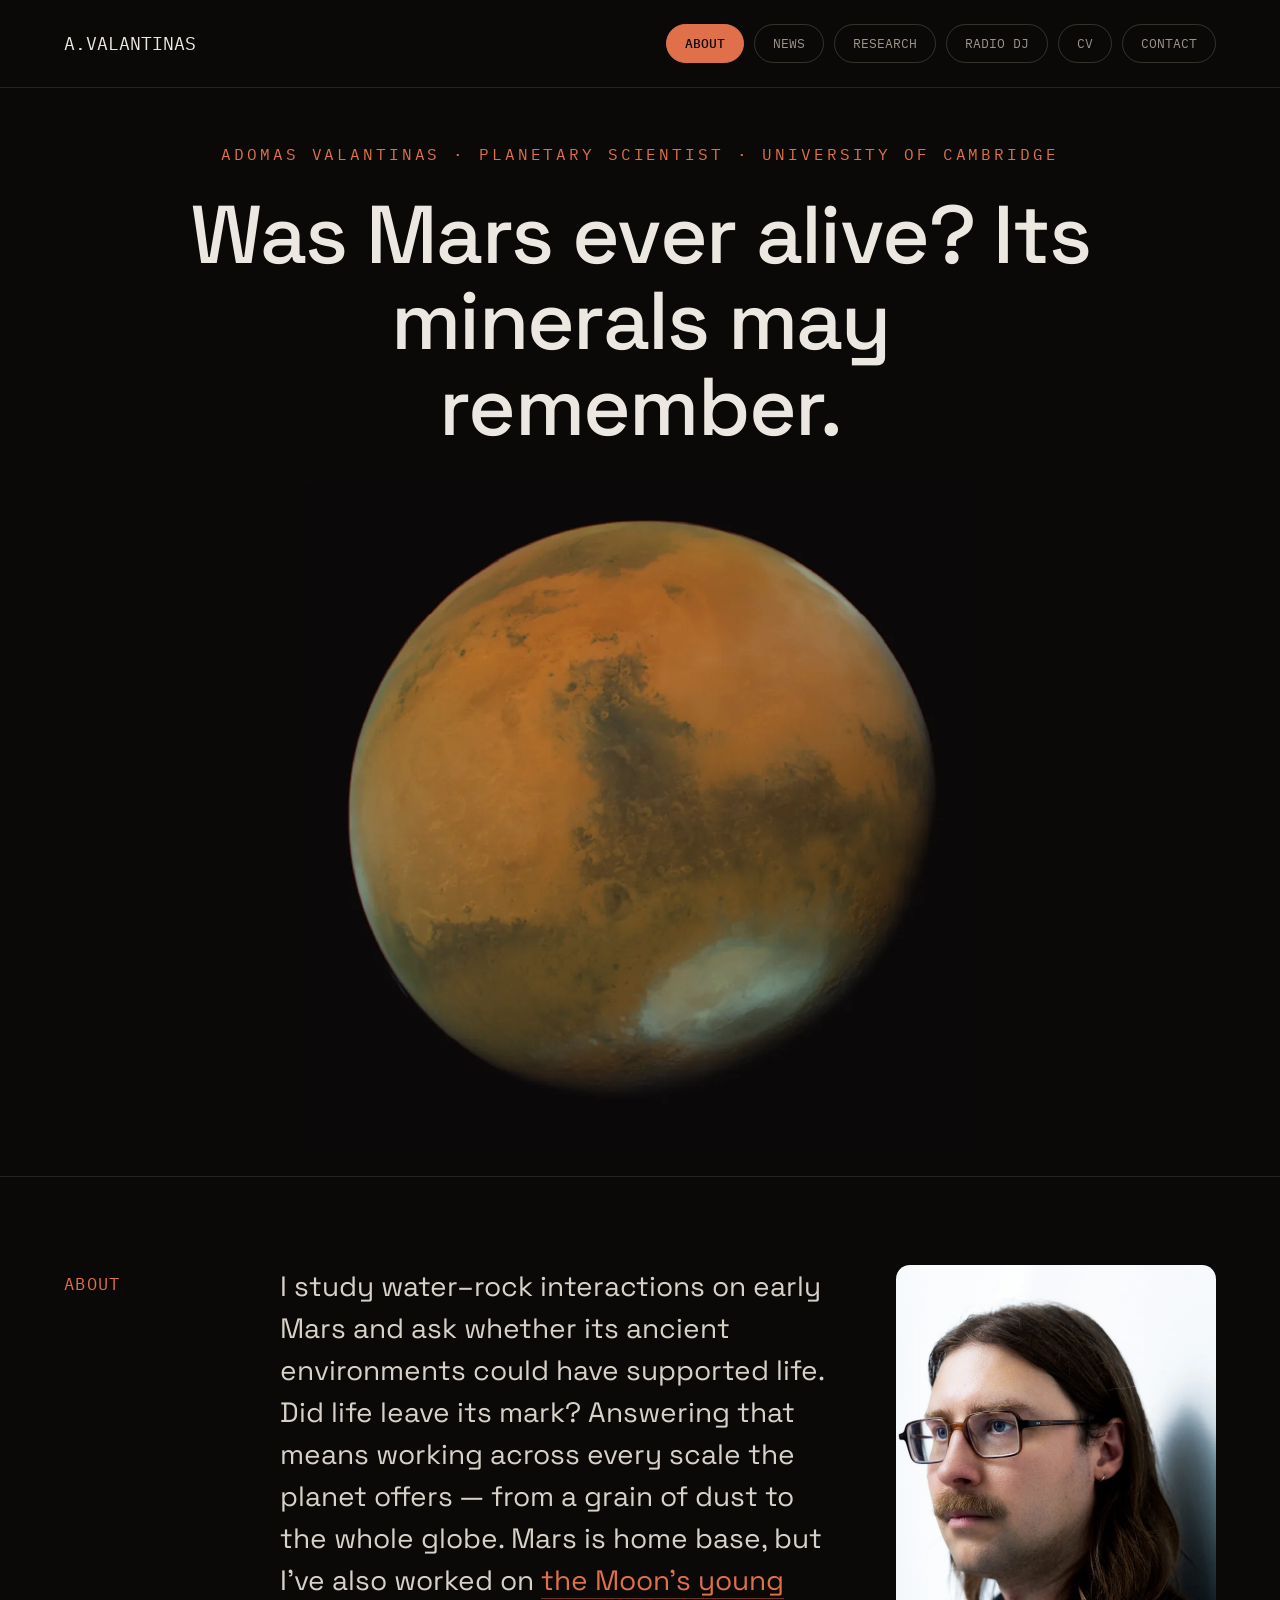
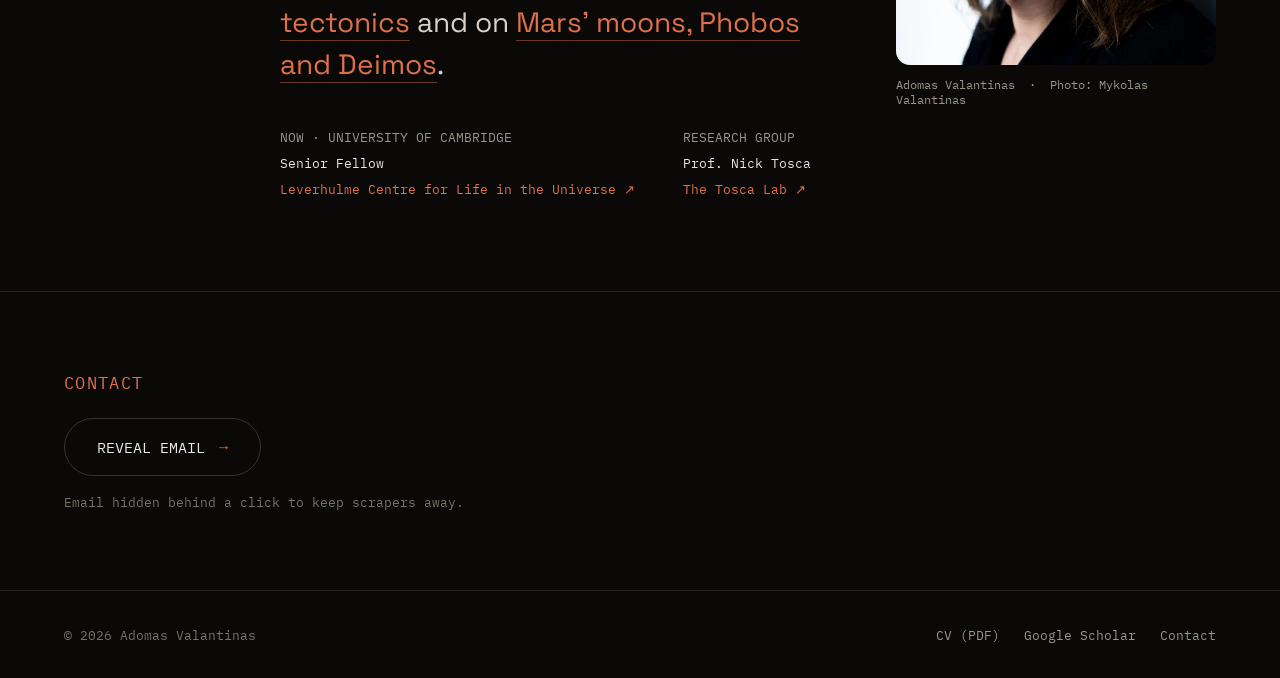
==== index.html @ 394267e1 "Merge Press into Research, add Anthropic news, Golden Record photo, rover panel - Research: new page" ====
<!DOCTYPE html>
<html lang="en">
<head>
<meta charset="utf-8">
<meta name="viewport" content="width=device-width, initial-scale=1">
<title>Adomas Valantinas — Planetary Scientist</title>
<meta name="description" content="Adomas Valantinas is a planetary scientist and Senior Fellow at the Leverhulme Centre for Life in the Universe (LCLU), University of Cambridge, studying water–rock interactions on early Mars through lab geochemistry and orbital mineral mapping, with work on the Moon and on Mars' moons Phobos and Deimos.">
<link rel="canonical" href="https://avalantinas.com/">
<meta property="og:title" content="Adomas Valantinas — Planetary Scientist">
<meta property="og:description" content="Was Mars ever alive? Its minerals may remember.">
<meta property="og:image" content="https://avalantinas.com/assets/images/og-image.jpg">
<meta property="og:url" content="https://avalantinas.com/">
<meta property="og:type" content="website">
<meta name="twitter:card" content="summary_large_image">
<link rel="icon" href="favicon.svg" type="image/svg+xml">
<link rel="preload" href="assets/fonts/space-grotesk-latin.woff2" as="font" type="font/woff2" crossorigin>
<link rel="preload" href="assets/fonts/ibm-plex-mono-400-latin.woff2" as="font" type="font/woff2" crossorigin>
<link rel="stylesheet" href="assets/styles.css">
</head>
<body>
<div class="wrap">

  <nav>
    <a class="brand" href="index.html">A.VALANTINAS</a>
    <div class="tabs">
      <a class="active" href="index.html">ABOUT</a>
      <a href="news.html">NEWS</a>
      <a href="research.html">RESEARCH</a>
      <a href="radio.html">RADIO DJ</a>
      <a href="cv.html">CV</a>
      <a href="#contact">CONTACT</a>
    </div>
  </nav>

  <header class="hero">
    <div class="kicker">ADOMAS VALANTINAS · PLANETARY SCIENTIST · UNIVERSITY OF CAMBRIDGE</div>
    <h1>Was Mars ever alive? Its minerals may remember.</h1>
    <img src="assets/images/mars-hero.webp" alt="Mars" width="1063" height="1051" fetchpriority="high">
  </header>

  <section class="about" id="about">
    <div class="label">ABOUT</div>
    <div>
      <p class="lede">I study water–rock interactions on early Mars and ask whether its ancient environments could have supported life. Did life leave its mark? Answering that means working across every scale the planet offers — from a grain of dust to the whole globe. Mars is home base, but I've also worked on <a href="research.html#moon">the Moon's young tectonics</a> and on <a href="research.html#phobos-deimos">Mars' moons, Phobos and Deimos</a>.</p>
      <div class="posts">
        <div class="now">
          <div class="k">NOW · UNIVERSITY OF CAMBRIDGE</div>
          <div>Senior Fellow</div>
          <div><a href="https://www.lclu.cam.ac.uk/" target="_blank" rel="noopener">Leverhulme Centre for Life in the Universe <span>↗</span></a></div>
        </div>
        <div class="now">
          <div class="k">RESEARCH GROUP</div>
          <div>Prof. Nick Tosca</div>
          <div><a href="https://www.toscalab.com/" target="_blank" rel="noopener">The Tosca Lab <span>↗</span></a></div>
        </div>
      </div>
    </div>
    <figure>
      <img src="assets/images/portrait.webp" alt="Adomas Valantinas" width="640" height="960">
      <figcaption>Adomas Valantinas &nbsp;·&nbsp; Photo: Mykolas Valantinas</figcaption>
    </figure>
  </section>

  <section class="contact" id="contact">
    <span class="label">CONTACT</span>
    <button id="reveal-email" type="button">REVEAL EMAIL <span>→</span></button>
    <a id="email-link" href="#" hidden></a>
    <div class="note">Email hidden behind a click to keep scrapers away.</div>
  </section>

  <footer>
    <div>© 2026 Adomas Valantinas</div>
    <div class="foot-links">
      <a href="cv.pdf?v=20260919d" target="_blank">CV (PDF)</a>
      <a href="https://scholar.google.com/citations?user=em-A6u8AAAAJ&hl=en" target="_blank" rel="noopener">Google Scholar</a>
      <a href="index.html#contact">Contact</a>
    </div>
  </footer>

</div>

<script>
document.getElementById('reveal-email').addEventListener('click', function () {
  var addr = ['av777', '@', 'cam', '.', 'ac', '.', 'uk'].join('');
  var link = document.getElementById('email-link');
  link.textContent = addr;
  link.href = 'mailto:' + addr;
  link.hidden = false;
  this.remove();
});
</script>
</body>
</html>
---- assets/styles.css ----
/* fonts: self-hosted, latin + latin-ext subsets */
@font-face { font-family: 'IBM Plex Mono'; font-style: normal; font-weight: 400; font-display: swap;
  src: url("fonts/ibm-plex-mono-400-latin.woff2") format('woff2');
  unicode-range: U+0000-00FF, U+0131, U+0152-0153, U+02BB-02BC, U+02C6, U+02DA, U+02DC, U+0304, U+0308, U+0329, U+2000-206F, U+20AC, U+2122, U+2191, U+2193, U+2212, U+2215, U+FEFF, U+FFFD; }
@font-face { font-family: 'IBM Plex Mono'; font-style: normal; font-weight: 400; font-display: swap;
  src: url("fonts/ibm-plex-mono-400-latin-ext.woff2") format('woff2');
  unicode-range: U+0100-02BA, U+02BD-02C5, U+02C7-02CC, U+02CE-02D7, U+02DD-02FF, U+0304, U+0308, U+0329, U+1D00-1DBF, U+1E00-1E9F, U+1EF2-1EFF, U+2020, U+20A0-20AB, U+20AD-20C0, U+2113, U+2C60-2C7F, U+A720-A7FF; }
@font-face { font-family: 'IBM Plex Mono'; font-style: normal; font-weight: 500; font-display: swap;
  src: url("fonts/ibm-plex-mono-500-latin.woff2") format('woff2');
  unicode-range: U+0000-00FF, U+0131, U+0152-0153, U+02BB-02BC, U+02C6, U+02DA, U+02DC, U+0304, U+0308, U+0329, U+2000-206F, U+20AC, U+2122, U+2191, U+2193, U+2212, U+2215, U+FEFF, U+FFFD; }
@font-face { font-family: 'IBM Plex Mono'; font-style: normal; font-weight: 500; font-display: swap;
  src: url("fonts/ibm-plex-mono-500-latin-ext.woff2") format('woff2');
  unicode-range: U+0100-02BA, U+02BD-02C5, U+02C7-02CC, U+02CE-02D7, U+02DD-02FF, U+0304, U+0308, U+0329, U+1D00-1DBF, U+1E00-1E9F, U+1EF2-1EFF, U+2020, U+20A0-20AB, U+20AD-20C0, U+2113, U+2C60-2C7F, U+A720-A7FF; }
@font-face { font-family: 'Space Grotesk'; font-style: normal; font-weight: 400 600; font-display: swap;
  src: url("fonts/space-grotesk-latin.woff2") format('woff2');
  unicode-range: U+0000-00FF, U+0131, U+0152-0153, U+02BB-02BC, U+02C6, U+02DA, U+02DC, U+0304, U+0308, U+0329, U+2000-206F, U+20AC, U+2122, U+2191, U+2193, U+2212, U+2215, U+FEFF, U+FFFD; }
@font-face { font-family: 'Space Grotesk'; font-style: normal; font-weight: 400 600; font-display: swap;
  src: url("fonts/space-grotesk-latin-ext.woff2") format('woff2');
  unicode-range: U+0100-02BA, U+02BD-02C5, U+02C7-02CC, U+02CE-02D7, U+02DD-02FF, U+0304, U+0308, U+0329, U+1D00-1DBF, U+1E00-1E9F, U+1EF2-1EFF, U+2020, U+20A0-20AB, U+20AD-20C0, U+2113, U+2C60-2C7F, U+A720-A7FF; }

:root {
  --bg: #0a0908;
  --ink: #ece7e0;
  --ink-soft: #d8d1c8;
  --ink-mute: #b0a89d;
  --ink-dim: #9c948a;
  --ink-faint: #7a7167;
  --accent: #e0704a;
  --accent-soft: #ffd9c4;
  --line: #262220;
  --line-card: #29241f;
  --line-pill: #38322c;
  --card: #171412;
  --mono: 'IBM Plex Mono', ui-monospace, monospace;
  --pad: clamp(20px, 5vw, 64px);
}
* { margin: 0; padding: 0; box-sizing: border-box; }
html { scroll-behavior: smooth; }
body { background: var(--bg); color: var(--ink); font-family: 'Space Grotesk', sans-serif; }
img { max-width: 100%; height: auto; }
a { color: var(--accent); }
a:hover { color: var(--accent-soft); }
.wrap { width: 100%; max-width: 1280px; margin: 0 auto; overflow: hidden; }
.label { font-family: var(--mono); font-size: 17px; letter-spacing: 0.08em; color: var(--accent); }

/* nav with tab pills */
nav { display: flex; justify-content: space-between; align-items: center; gap: 16px 20px; flex-wrap: wrap; padding: 24px var(--pad); border-bottom: 1px solid var(--line); }
.brand { font-family: var(--mono); font-size: 18px; color: var(--ink); text-decoration: none; }
.brand:hover { color: var(--accent-soft); }
.tabs { display: flex; flex-wrap: wrap; gap: 10px; font-family: var(--mono); font-size: 13px; }
.tabs a { color: var(--ink-dim); text-decoration: none; padding: 10px 18px; border: 1px solid var(--line-pill); border-radius: 999px; transition: color 0.15s, border-color 0.15s, background 0.15s; }
.tabs a:hover { color: var(--accent-soft); border-color: var(--accent); }
.tabs a.active { color: var(--bg); background: var(--accent); border-color: var(--accent); font-weight: 500; }
/* cv page */
.cvpage { padding: 64px var(--pad) 96px; }
.cvpage .label { display: block; margin-bottom: 28px; }
.cvpage .btn-row { display: flex; flex-wrap: wrap; gap: 14px; margin-bottom: 36px; }
.cv-embed { width: 100%; height: 84vh; border: 1px solid var(--line-card); border-radius: 10px; }
.cv-fallback { font-size: 16px; color: var(--ink-mute); padding: 24px; }

/* hero (landing) */
.hero { padding: 56px var(--pad) 24px; text-align: center; }
.hero .kicker { font-family: var(--mono); font-size: 16px; letter-spacing: 0.18em; color: var(--accent); margin-bottom: 28px; }
.hero h1 { font-size: clamp(38px, 6.4vw, 82px); line-height: 1.05; font-weight: 500; margin: 0 auto; max-width: 17ch; letter-spacing: -0.02em; }
.btn { display: inline-flex; align-items: center; gap: 12px; font-family: var(--mono); font-size: 13.5px; text-decoration: none; border-radius: 999px; padding: 15px 28px; transition: color 0.15s, border-color 0.15s, background 0.15s; }
.btn.solid { background: var(--accent); border: 1px solid var(--accent); color: var(--bg); font-weight: 500; }
.btn.solid:hover { background: var(--accent-soft); border-color: var(--accent-soft); color: var(--bg); }
.btn.ghost { border: 1px solid var(--line-pill); color: var(--ink); }
.btn.ghost:hover { border-color: var(--accent); color: var(--accent-soft); }
.hero img { width: min(680px, 100%); height: auto; display: block; margin: 30px auto 0; }

/* page headers (subpages) */
.page-head { padding: 64px var(--pad) 0; }
.page-head h1 { font-size: clamp(30px, 3.5vw, 44px); font-weight: 500; letter-spacing: -0.01em; padding: 14px 0 0; }

/* about */
.about { padding: 88px var(--pad); display: grid; grid-template-columns: 160px 1fr 320px; gap: 56px; border-top: 1px solid var(--line); align-items: start; }
.about .label { padding-top: 8px; }
.about .lede { font-size: clamp(21px, 2.2vw, 28px); line-height: 1.5; font-weight: 400; margin: 0 0 40px; color: var(--ink-soft); }
.about .lede a { text-decoration: none; border-bottom: 1px solid rgba(224, 112, 74, 0.45); }
.about .lede a:hover { border-bottom-color: var(--accent-soft); }
.posts { display: flex; flex-wrap: wrap; gap: 24px 48px; font-family: var(--mono); font-size: 13px; line-height: 2; }
.posts .k { color: var(--ink-dim); }
.posts .now div + div { color: var(--ink); }
.posts .next div + div { color: var(--accent); }
.posts a { color: var(--accent); text-decoration: none; }
.posts a:hover { color: var(--accent-soft); }
.about figure { margin: 0; }
.about figure img { width: 320px; max-width: 100%; height: 400px; object-fit: cover; object-position: center 30%; border-radius: 14px; display: block; }
.about figcaption { font-family: var(--mono); font-size: 12px; color: var(--ink-dim); margin-top: 12px; }

/* approach */
.approach > .label { display: block; padding: 56px var(--pad) 0; }
.approach h2 { font-size: clamp(26px, 3vw, 38px); font-weight: 500; letter-spacing: -0.01em; padding: 14px var(--pad) 40px; }
.panels { display: flex; flex-direction: column; gap: 16px; padding: 0 var(--pad); }
.panel { position: relative; height: 460px; overflow: hidden; border-radius: 12px; }
.panel img { position: absolute; inset: 0; width: 100%; height: 100%; object-fit: cover; }
.panel .shade { position: absolute; inset: 0; background: linear-gradient(180deg, rgba(10,9,8,0.25) 0%, rgba(10,9,8,0) 35%, rgba(10,9,8,0.88) 100%); }
.panel .cap { position: absolute; left: clamp(20px, 2.5vw, 36px); right: clamp(20px, 2.5vw, 36px); bottom: 32px; display: grid; grid-template-columns: 1fr 1fr; gap: 16px 48px; align-items: end; }
.panel .cap h3 { font-size: clamp(22px, 2.4vw, 30px); font-weight: 500; }
.panel .cap p { font-size: 16px; line-height: 1.6; color: #cfc8be; margin: 0; }

/* missions strip */
.missions { display: grid; grid-template-columns: 160px repeat(2, 1fr); gap: 32px; padding: 44px var(--pad); border-bottom: 1px solid var(--line); align-items: baseline; }
.missions div { font-family: var(--mono); font-size: 13px; line-height: 1.9; }
.missions .sub { color: var(--ink-dim); }

/* research cards */
.research { padding: 64px var(--pad) 88px; }
.research .label { display: block; margin-bottom: 36px; }
.cards { display: grid; grid-template-columns: repeat(2, 1fr); gap: 20px; }
.card { text-decoration: none; color: inherit; background: var(--card); border: 1px solid var(--line-card); border-radius: 10px; padding: 32px; display: block; transition: border-color 0.15s; }
.card:hover { border-color: var(--accent); color: inherit; }
.card .meta { display: flex; justify-content: space-between; gap: 12px; margin-bottom: 18px; font-family: var(--mono); font-size: 12.5px; }
.card .meta .src { color: var(--ink-dim); }
.card .meta .arrow { color: var(--accent); }
.card .title { font-size: clamp(19px, 1.9vw, 23px); line-height: 1.35; font-weight: 500; }
.card.all { background: transparent; border-style: dashed; border-color: var(--line-pill); display: flex; flex-direction: column; justify-content: center; align-items: center; gap: 12px; }
.card.all:hover { border-color: var(--accent); }
.card.all .t { font-size: 21px; font-weight: 500; color: #cfc8be; }
.card.all .s { font-family: var(--mono); font-size: 13px; color: var(--accent); }
.cards.all-row { grid-template-columns: 1fr; margin-top: 72px; }

/* research: jump links + one block per world (Mars, Phobos & Deimos, Moon) */
.page-head .jump { margin-top: 28px; }
.world + .world { margin-top: 72px; }
.world > h2 { font-size: clamp(26px, 3vw, 38px); font-weight: 500; letter-spacing: -0.01em; margin-bottom: 12px; }
.world-intro { font-size: 17px; line-height: 1.65; color: var(--ink-mute); max-width: 62ch; margin-bottom: 28px; }
.feature { border-top: 1px solid var(--line); padding: 36px 0 44px; }
.feature .meta { font-family: var(--mono); font-size: 12.5px; color: var(--ink-dim); margin-bottom: 16px; }
.feature h3 { font-size: clamp(24px, 2.6vw, 32px); font-weight: 500; line-height: 1.2; letter-spacing: -0.01em; }
.feature .paper { font-size: 15px; line-height: 1.5; color: var(--ink-dim); margin-top: 10px; max-width: 70ch; }
.feature p { font-size: 17px; line-height: 1.65; color: var(--ink-mute); margin: 18px 0 28px; max-width: 62ch; }
.pill.primary { border-color: var(--accent); }

/* pills (links shown as rounded buttons) */
.pills { display: flex; flex-wrap: wrap; gap: 14px; }
.pill { display: inline-flex; align-items: center; gap: 12px; border: 1px solid var(--line-pill); border-radius: 999px; padding: 14px 26px; font-family: var(--mono); font-size: 13px; color: var(--ink); text-decoration: none; transition: border-color 0.15s, color 0.15s; }
.pill:hover { border-color: var(--accent); color: var(--accent-soft); }
.pill span { color: var(--accent); }

/* radio */
.radio { padding: 56px var(--pad) 96px; }
.radio-grid { display: grid; grid-template-columns: 1fr 340px; gap: 20px; margin-top: 36px; }
.radio-main { background: linear-gradient(135deg, #1d1410 0%, #171412 60%); border: 1px solid #33261e; border-radius: 12px; padding: 44px; }
.radio-main h2 { font-size: 32px; font-weight: 500; margin-bottom: 16px; letter-spacing: -0.01em; }
.radio-main p { font-size: 17px; line-height: 1.65; color: var(--ink-mute); margin: 0; max-width: 56ch; }
.radio-main p b { color: var(--ink); font-weight: 400; }
.radio-side { display: flex; flex-direction: column; gap: 20px; }
.listen { text-decoration: none; color: inherit; flex: 1; background: var(--card); border: 1px solid var(--line-card); border-radius: 12px; padding: 24px 28px; display: flex; align-items: center; justify-content: space-between; gap: 16px; transition: border-color 0.15s; }
.listen:hover { border-color: var(--accent); color: inherit; }
.listen .k { font-family: var(--mono); font-size: 12px; color: var(--ink-dim); margin-bottom: 8px; }
.listen .t { font-size: 20px; font-weight: 500; }
.listen .arrow { font-family: var(--mono); font-size: 13px; color: var(--accent); }
.record { display: grid; grid-template-columns: 1fr 1fr; margin-top: 20px; background: var(--card); border: 1px solid var(--line-card); border-radius: 12px; overflow: hidden; }
.record-photo { display: block; }
.record-photo img { display: block; width: 100%; height: 100%; object-fit: cover; transition: opacity 0.15s; }
.record-photo:hover img { opacity: 0.88; }
.record-text { padding: 44px; align-self: center; }
.record .k { font-family: var(--mono); font-size: 12px; color: var(--ink-dim); margin-bottom: 14px; }
.record h3 { font-size: clamp(24px, 2.6vw, 30px); font-weight: 500; letter-spacing: -0.01em; margin-bottom: 14px; }
.record p { font-size: 17px; line-height: 1.65; color: var(--ink-mute); margin: 0 0 28px; max-width: 46ch; }
.record .credit { font-family: var(--mono); font-size: 12px; color: var(--ink-faint); margin-top: 24px; }

/* news */
.news { padding: 64px var(--pad) 72px; }
.news > .label { display: block; margin-bottom: 20px; }
.news-item { display: grid; grid-template-columns: 160px 1fr; gap: 16px 56px; padding: 44px 0; border-top: 1px solid var(--line); }
.news-item .date { font-family: var(--mono); font-size: 13px; line-height: 1.9; color: var(--ink-dim); padding-top: 4px; }
.news-item .tag { color: var(--accent); }
.news-item h2 { font-size: clamp(24px, 2.6vw, 32px); font-weight: 500; line-height: 1.2; letter-spacing: -0.01em; max-width: 30ch; }
.news-item p { font-size: 17px; line-height: 1.65; color: var(--ink-mute); margin: 16px 0 28px; max-width: 62ch; }
.news-item.has-media { grid-template-columns: 160px 1fr 240px; }
.news-item .media { margin: 0; align-self: start; }
.news-item .media img { display: block; width: 100%; border-radius: 10px; }
.logo-tile { aspect-ratio: 4 / 3; background: #f0eee6; color: #141413; border-radius: 10px; display: flex; flex-direction: column; align-items: center; justify-content: center; gap: 16px; padding: 24px; }
.logo-tile svg { display: block; width: 82%; height: auto; }
.logo-tile span { font-family: var(--mono); font-size: 11.5px; letter-spacing: 0.12em; color: #5e5d59; }

/* contact */
.contact { padding: 80px var(--pad); border-top: 1px solid var(--line); }
.contact .label { display: block; margin-bottom: 24px; }
#reveal-email { display: inline-flex; align-items: center; gap: 14px; border: 1px solid var(--line-pill); background: none; border-radius: 999px; padding: 18px 32px; cursor: pointer; font-family: var(--mono); font-size: 15px; color: var(--ink); transition: border-color 0.15s, color 0.15s; }
#reveal-email:hover { border-color: var(--accent); color: var(--accent-soft); }
#reveal-email span { color: var(--accent); }
#email-link { font-size: clamp(22px, 3vw, 36px); font-weight: 500; color: var(--ink); text-decoration: none; overflow-wrap: anywhere; }
#email-link:hover { color: var(--accent-soft); }
.contact .note { font-family: var(--mono); font-size: 12.5px; color: var(--ink-faint); margin-top: 18px; }

/* footer */
footer { padding: 36px var(--pad); border-top: 1px solid var(--line); display: flex; justify-content: space-between; align-items: center; gap: 14px 32px; flex-wrap: wrap; font-family: var(--mono); font-size: 12.5px; color: var(--ink-faint); }
footer .foot-links { display: flex; flex-wrap: wrap; gap: 8px 24px; }
footer a { color: var(--ink-dim); text-decoration: none; }
footer a:hover { color: var(--accent-soft); }

/* responsive */
@media (max-width: 1023px) {
  .about { grid-template-columns: 1fr; gap: 32px; padding-top: 64px; padding-bottom: 64px; }
  .about .label { padding-top: 0; }
  .missions { grid-template-columns: 1fr 1fr; }
  .radio-grid { grid-template-columns: 1fr; }
  .record { grid-template-columns: 1fr; }
  .record-text { padding: 32px 28px; }
  .news-item.has-media { grid-template-columns: 160px 1fr; }
  .news-item.has-media .media { grid-column: 2; max-width: 300px; }
}
@media (max-width: 767px) {
  .cards { grid-template-columns: 1fr; }
  .news-item { grid-template-columns: 1fr; gap: 12px; padding: 36px 0; }
  .news-item.has-media { grid-template-columns: 1fr; }
  .news-item.has-media .media { grid-column: auto; order: 1; margin: 8px 0 4px; }
  .news-item.has-media .body { order: 2; }
  .world + .world { margin-top: 56px; }
  .cards.all-row { margin-top: 56px; }
  .missions { grid-template-columns: 1fr; gap: 20px; padding-top: 32px; padding-bottom: 32px; }
  .panel { height: 420px; }
  .panel .cap { grid-template-columns: 1fr; bottom: 24px; }
  .radio-main { padding: 32px 24px; }
  nav { justify-content: center; text-align: center; }
  .tabs { justify-content: center; }
  .tabs a { padding: 8px 14px; }
  footer { justify-content: center; text-align: center; }
}
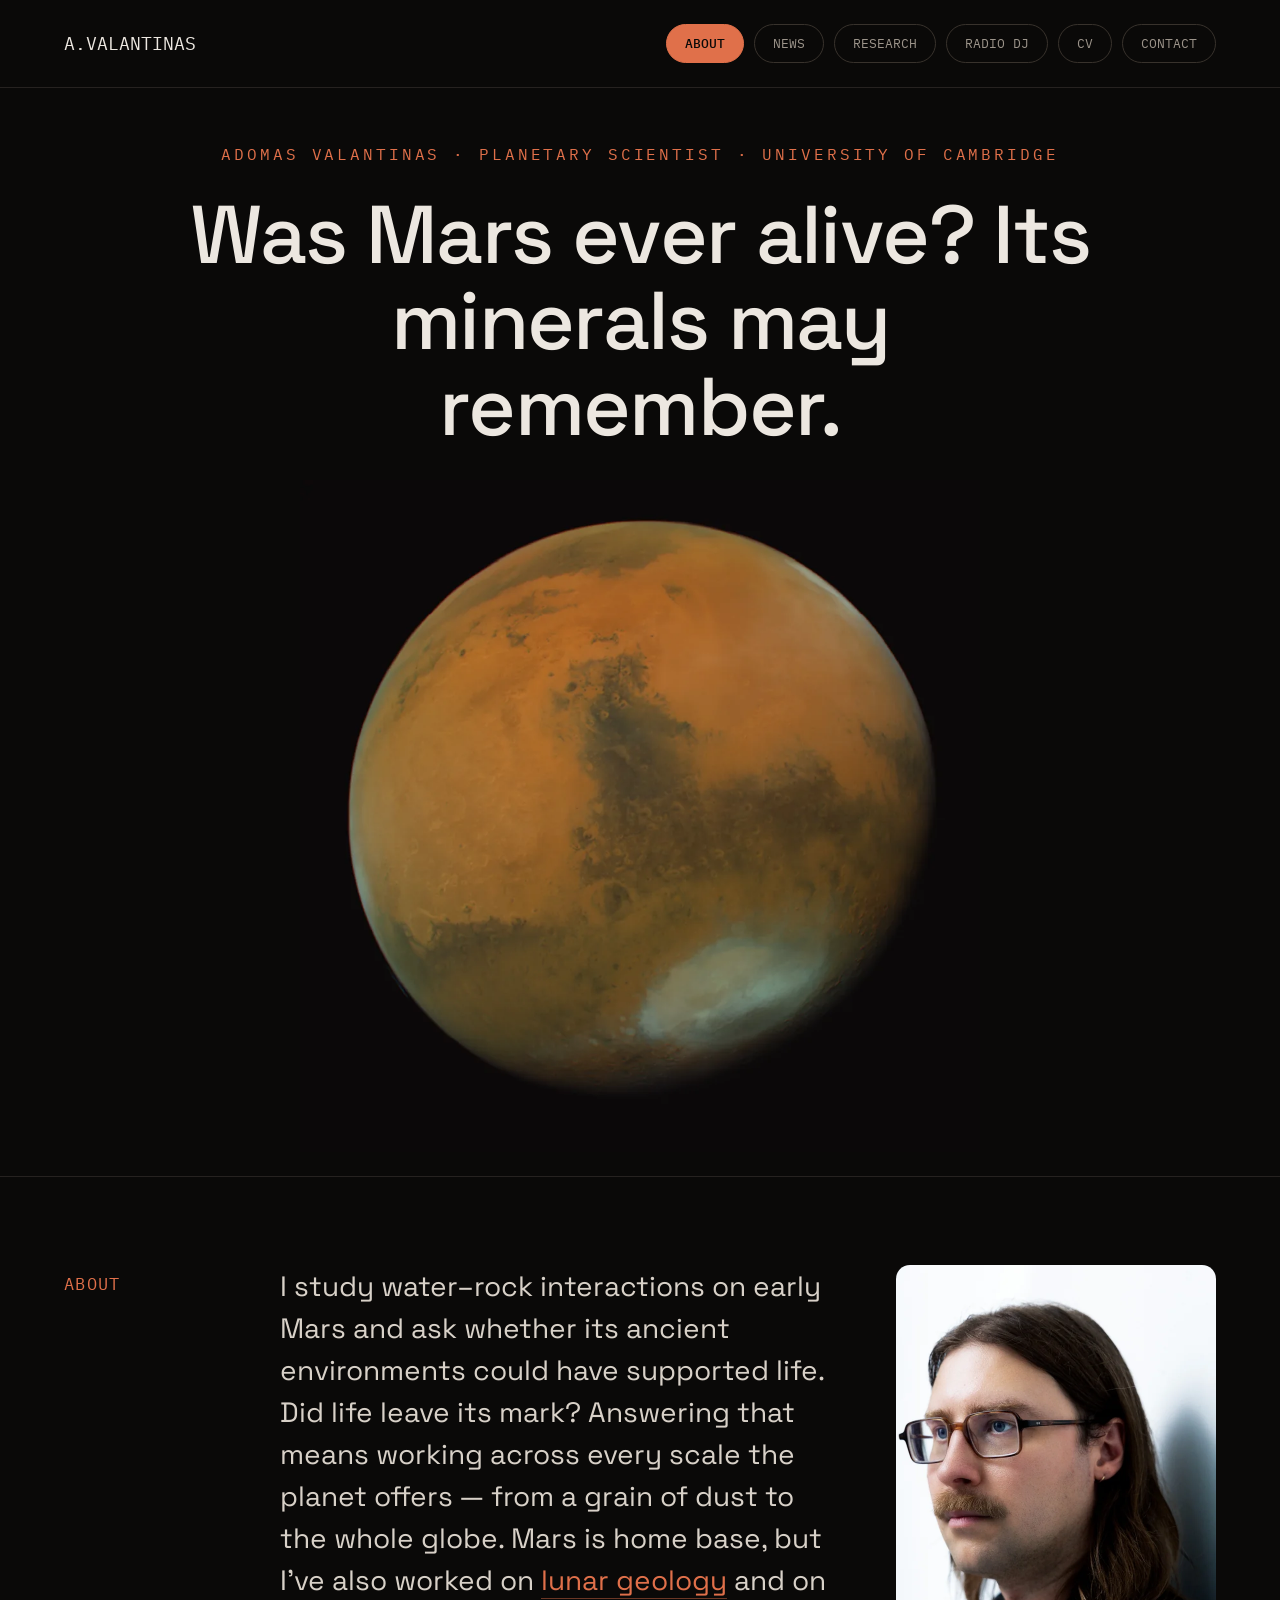
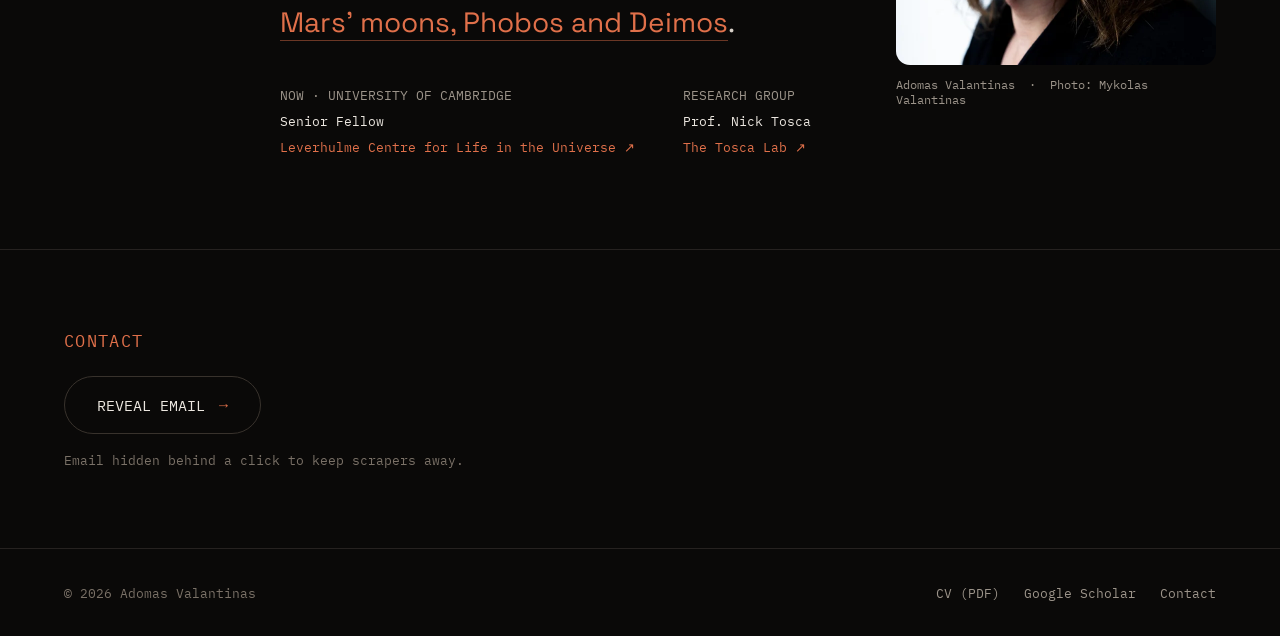
==== commit 27337247: "Research: flat list with pictures, no page head or missions strip - Research opens with Approach; th" ====
--- a/index.html
+++ b/index.html
@@ -41,7 +41,7 @@
   <section class="about" id="about">
     <div class="label">ABOUT</div>
     <div>
-      <p class="lede">I study water–rock interactions on early Mars and ask whether its ancient environments could have supported life. Did life leave its mark? Answering that means working across every scale the planet offers — from a grain of dust to the whole globe. Mars is home base, but I've also worked on <a href="research.html#moon">the Moon's young tectonics</a> and on <a href="research.html#phobos-deimos">Mars' moons, Phobos and Deimos</a>.</p>
+      <p class="lede">I study water–rock interactions on early Mars and ask whether its ancient environments could have supported life. Did life leave its mark? Answering that means working across every scale the planet offers — from a grain of dust to the whole globe. Mars is home base, but I've also worked on <a href="research.html#moon">lunar geology</a> and on <a href="research.html#phobos-deimos">Mars' moons, Phobos and Deimos</a>.</p>
       <div class="posts">
         <div class="now">
           <div class="k">NOW · UNIVERSITY OF CAMBRIDGE</div>
--- a/assets/styles.css
+++ b/assets/styles.css
@@ -100,10 +100,6 @@
 .panel .cap h3 { font-size: clamp(22px, 2.4vw, 30px); font-weight: 500; }
 .panel .cap p { font-size: 16px; line-height: 1.6; color: #cfc8be; margin: 0; }
 
-/* missions strip */
-.missions { display: grid; grid-template-columns: 160px repeat(2, 1fr); gap: 32px; padding: 44px var(--pad); border-bottom: 1px solid var(--line); align-items: baseline; }
-.missions div { font-family: var(--mono); font-size: 13px; line-height: 1.9; }
-.missions .sub { color: var(--ink-dim); }
 
 /* research cards */
 .research { padding: 64px var(--pad) 88px; }
@@ -121,16 +117,16 @@
 .card.all .s { font-family: var(--mono); font-size: 13px; color: var(--accent); }
 .cards.all-row { grid-template-columns: 1fr; margin-top: 72px; }
 
-/* research: jump links + one block per world (Mars, Phobos & Deimos, Moon) */
-.page-head .jump { margin-top: 28px; }
-.world + .world { margin-top: 72px; }
-.world > h2 { font-size: clamp(26px, 3vw, 38px); font-weight: 500; letter-spacing: -0.01em; margin-bottom: 12px; }
-.world-intro { font-size: 17px; line-height: 1.65; color: var(--ink-mute); max-width: 62ch; margin-bottom: 28px; }
+/* research: one entry per study, picture on the right */
 .feature { border-top: 1px solid var(--line); padding: 36px 0 44px; }
 .feature .meta { font-family: var(--mono); font-size: 12.5px; color: var(--ink-dim); margin-bottom: 16px; }
 .feature h3 { font-size: clamp(24px, 2.6vw, 32px); font-weight: 500; line-height: 1.2; letter-spacing: -0.01em; }
 .feature .paper { font-size: 15px; line-height: 1.5; color: var(--ink-dim); margin-top: 10px; max-width: 70ch; }
 .feature p { font-size: 17px; line-height: 1.65; color: var(--ink-mute); margin: 18px 0 28px; max-width: 62ch; }
+.feature.has-media { display: grid; grid-template-columns: minmax(0, 1fr) 260px; gap: 16px 56px; }
+.feature .media { margin: 0; align-self: start; }
+.feature .media img { display: block; width: 100%; border-radius: 10px; }
+.feature .media figcaption, .news-item .media figcaption { font-family: var(--mono); font-size: 11.5px; color: var(--ink-faint); margin-top: 10px; }
 .pill.primary { border-color: var(--accent); }
 
 /* pills (links shown as rounded buttons) */
@@ -176,6 +172,8 @@
 .logo-tile { aspect-ratio: 4 / 3; background: #f0eee6; color: #141413; border-radius: 10px; display: flex; flex-direction: column; align-items: center; justify-content: center; gap: 16px; padding: 24px; }
 .logo-tile svg { display: block; width: 82%; height: auto; }
 .logo-tile span { font-family: var(--mono); font-size: 11.5px; letter-spacing: 0.12em; color: #5e5d59; }
+.logo-tile.cam { background: #fff; }
+.logo-tile.cam img { display: block; width: 72%; height: auto; border-radius: 0; }
 
 /* contact */
 .contact { padding: 80px var(--pad); border-top: 1px solid var(--line); }
@@ -197,12 +195,12 @@
 @media (max-width: 1023px) {
   .about { grid-template-columns: 1fr; gap: 32px; padding-top: 64px; padding-bottom: 64px; }
   .about .label { padding-top: 0; }
-  .missions { grid-template-columns: 1fr 1fr; }
   .radio-grid { grid-template-columns: 1fr; }
   .record { grid-template-columns: 1fr; }
   .record-text { padding: 32px 28px; }
   .news-item.has-media { grid-template-columns: 160px 1fr; }
   .news-item.has-media .media { grid-column: 2; max-width: 300px; }
+  .feature.has-media { grid-template-columns: minmax(0, 1fr) 200px; gap: 16px 40px; }
 }
 @media (max-width: 767px) {
   .cards { grid-template-columns: 1fr; }
@@ -210,9 +208,10 @@
   .news-item.has-media { grid-template-columns: 1fr; }
   .news-item.has-media .media { grid-column: auto; order: 1; margin: 8px 0 4px; }
   .news-item.has-media .body { order: 2; }
-  .world + .world { margin-top: 56px; }
+  .feature.has-media { grid-template-columns: minmax(0, 1fr); gap: 0; }
+  .feature.has-media .media { order: 1; max-width: 300px; margin: 0 0 24px; }
+  .feature.has-media .body { order: 2; }
   .cards.all-row { margin-top: 56px; }
-  .missions { grid-template-columns: 1fr; gap: 20px; padding-top: 32px; padding-bottom: 32px; }
   .panel { height: 420px; }
   .panel .cap { grid-template-columns: 1fr; bottom: 24px; }
   .radio-main { padding: 32px 24px; }
